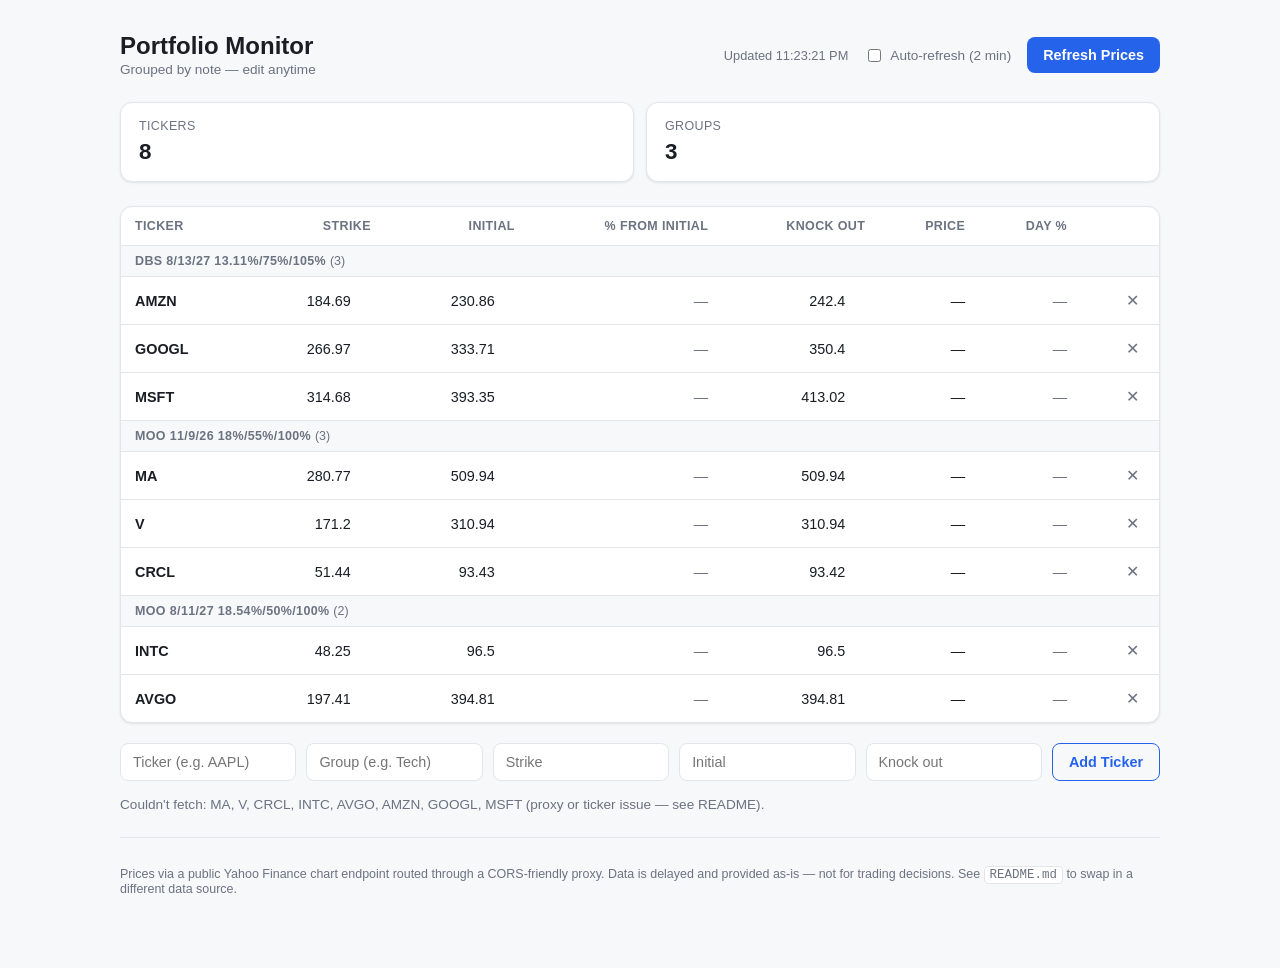
==== portfolio-monitor.html @ 407f1d40 "Add single-file bundle (portfolio-monitor.html) Merges index.html, style.css, and app.js into one se" ====
<!DOCTYPE html>
<html lang="en">
<head>
<meta charset="UTF-8">
<meta name="viewport" content="width=device-width, initial-scale=1.0">
<title>Portfolio Monitor</title>
<style>
:root {
  --bg: #f7f8fa;
  --surface: #ffffff;
  --border: #e2e5ea;
  --text: #1a1d23;
  --text-muted: #6b7280;
  --accent: #2563eb;
  --accent-hover: #1d4ed8;
  --positive: #16a34a;
  --negative: #dc2626;
  --shadow: 0 1px 2px rgba(0,0,0,0.04), 0 1px 3px rgba(0,0,0,0.06);
}

@media (prefers-color-scheme: dark) {
  :root {
    --bg: #0f1115;
    --surface: #171a21;
    --border: #2a2e37;
    --text: #e7e9ee;
    --text-muted: #9aa1ac;
    --accent: #3b82f6;
    --accent-hover: #60a5fa;
    --positive: #22c55e;
    --negative: #f87171;
    --shadow: 0 1px 2px rgba(0,0,0,0.3), 0 1px 3px rgba(0,0,0,0.4);
  }
}

* { box-sizing: border-box; }

body {
  margin: 0;
  font-family: -apple-system, BlinkMacSystemFont, "Segoe UI", Roboto, Helvetica, Arial, sans-serif;
  background: var(--bg);
  color: var(--text);
}

.app {
  max-width: 1080px;
  margin: 0 auto;
  padding: 32px 20px 60px;
}

.topbar {
  display: flex;
  justify-content: space-between;
  align-items: center;
  flex-wrap: wrap;
  gap: 16px;
  margin-bottom: 24px;
}

.brand h1 {
  margin: 0;
  font-size: 1.5rem;
  font-weight: 700;
}

.subtitle {
  color: var(--text-muted);
  font-size: 0.85rem;
}

.topbar-actions {
  display: flex;
  align-items: center;
  gap: 16px;
  flex-wrap: wrap;
}

.last-updated {
  font-size: 0.8rem;
  color: var(--text-muted);
}

.auto-refresh {
  font-size: 0.85rem;
  color: var(--text-muted);
  display: flex;
  align-items: center;
  gap: 6px;
  cursor: pointer;
  user-select: none;
}

.btn {
  border: none;
  border-radius: 8px;
  padding: 10px 16px;
  font-size: 0.9rem;
  font-weight: 600;
  cursor: pointer;
  transition: background 0.15s ease;
}

.btn-primary {
  background: var(--accent);
  color: white;
}
.btn-primary:hover { background: var(--accent-hover); }
.btn-primary:disabled { opacity: 0.6; cursor: default; }

.btn-secondary {
  background: transparent;
  color: var(--accent);
  border: 1px solid var(--accent);
}
.btn-secondary:hover { background: var(--accent); color: white; }

.summary-cards {
  display: grid;
  grid-template-columns: repeat(auto-fit, minmax(180px, 1fr));
  gap: 12px;
  margin-bottom: 24px;
}

.card {
  background: var(--surface);
  border: 1px solid var(--border);
  border-radius: 12px;
  padding: 16px 18px;
  box-shadow: var(--shadow);
  display: flex;
  flex-direction: column;
  gap: 6px;
}

.card-label {
  font-size: 0.78rem;
  color: var(--text-muted);
  text-transform: uppercase;
  letter-spacing: 0.03em;
}

.card-value {
  font-size: 1.4rem;
  font-weight: 700;
  font-variant-numeric: tabular-nums;
}

.table-wrap {
  background: var(--surface);
  border: 1px solid var(--border);
  border-radius: 12px;
  box-shadow: var(--shadow);
  overflow-x: auto;
  margin-bottom: 20px;
}

table {
  width: 100%;
  border-collapse: collapse;
  min-width: 620px;
}

th, td {
  text-align: right;
  padding: 12px 14px;
  font-size: 0.9rem;
  white-space: nowrap;
}

th:first-child, td:first-child {
  text-align: left;
}

th {
  color: var(--text-muted);
  font-weight: 600;
  font-size: 0.78rem;
  text-transform: uppercase;
  letter-spacing: 0.03em;
  border-bottom: 1px solid var(--border);
}

tbody tr {
  border-bottom: 1px solid var(--border);
}
tbody tr:last-child { border-bottom: none; }

.ticker-cell {
  font-weight: 700;
}

.group-header td {
  text-align: left;
  background: var(--bg);
  font-size: 0.78rem;
  font-weight: 700;
  text-transform: uppercase;
  letter-spacing: 0.03em;
  color: var(--text-muted);
  padding: 8px 14px;
}

.group-count {
  font-weight: 500;
  text-transform: none;
  letter-spacing: normal;
}

.positive { color: var(--positive); }
.negative { color: var(--negative); }
.neutral { color: var(--text-muted); }

.remove-btn {
  background: transparent;
  border: none;
  color: var(--text-muted);
  cursor: pointer;
  font-size: 1rem;
  padding: 2px 6px;
  border-radius: 4px;
}
.remove-btn:hover { color: var(--negative); background: rgba(220,38,38,0.1); }

.editable {
  background: transparent;
  border: 1px solid transparent;
  color: inherit;
  font: inherit;
  text-align: right;
  width: 70px;
  border-radius: 4px;
  padding: 2px 4px;
}

.cell-below-strike {
  background: rgba(220, 38, 38, 0.15);
}
.cell-below-strike .editable {
  color: var(--negative);
  font-weight: 600;
}

.cell-above-knockout {
  background: rgba(22, 163, 74, 0.15);
}
.cell-above-knockout .editable {
  color: var(--positive);
  font-weight: 600;
}
.editable:hover, .editable:focus {
  border-color: var(--border);
  outline: none;
  background: var(--bg);
}

.add-row {
  display: flex;
  gap: 10px;
  flex-wrap: wrap;
  margin-bottom: 16px;
}

.add-row input {
  background: var(--surface);
  border: 1px solid var(--border);
  border-radius: 8px;
  padding: 10px 12px;
  color: var(--text);
  font-size: 0.9rem;
  flex: 1;
  min-width: 120px;
}

.status-msg {
  min-height: 1.2em;
  font-size: 0.85rem;
  color: var(--text-muted);
}

footer {
  margin-top: 24px;
  font-size: 0.78rem;
  color: var(--text-muted);
  border-top: 1px solid var(--border);
  padding-top: 16px;
}

footer code {
  background: var(--surface);
  border: 1px solid var(--border);
  padding: 1px 5px;
  border-radius: 4px;
}
</style>
</head>
<body>
<div class="app">

  <header class="topbar">
    <div class="brand">
      <h1>Portfolio Monitor</h1>
      <span class="subtitle" id="subtitle">Grouped by note — edit anytime</span>
    </div>
    <div class="topbar-actions">
      <span id="lastUpdated" class="last-updated">Not refreshed yet</span>
      <label class="auto-refresh">
        <input type="checkbox" id="autoRefreshToggle">
        Auto-refresh (2 min)
      </label>
      <button id="refreshBtn" class="btn btn-primary">Refresh Prices</button>
    </div>
  </header>

  <section class="summary-cards" id="summaryCards">
    <div class="card">
      <span class="card-label">Tickers</span>
      <span class="card-value" id="totalTickers">0</span>
    </div>
    <div class="card">
      <span class="card-label">Groups</span>
      <span class="card-value" id="totalGroups">0</span>
    </div>
  </section>

  <section class="table-wrap">
    <table id="portfolioTable">
      <thead>
        <tr>
          <th>Ticker</th>
          <th>Strike</th>
          <th>Initial</th>
          <th>% from Initial</th>
          <th>Knock Out</th>
          <th>Price</th>
          <th>Day %</th>
          <th></th>
        </tr>
      </thead>
      <tbody id="portfolioBody">
      </tbody>
    </table>
  </section>

  <datalist id="groupList"></datalist>

  <section class="add-row">
    <input type="text" id="newTicker" placeholder="Ticker (e.g. AAPL)" maxlength="10">
    <input type="text" id="newGroup" placeholder="Group (e.g. Tech)" list="groupList" maxlength="40">
    <input type="number" id="newStrike" placeholder="Strike" step="any">
    <input type="number" id="newInitial" placeholder="Initial" step="any">
    <input type="number" id="newKnockout" placeholder="Knock out" step="any">
    <button id="addBtn" class="btn btn-secondary">Add Ticker</button>
  </section>

  <p id="statusMsg" class="status-msg"></p>

  <footer>
    <p>Prices via a public Yahoo Finance chart endpoint routed through a CORS-friendly proxy. Data is delayed and provided as-is — not for trading decisions. See <code>README.md</code> to swap in a different data source.</p>
  </footer>

</div>
<script>
// Portfolio Monitor
// Positions are persisted in localStorage. Prices come from Yahoo Finance's
// public chart endpoint, routed through a CORS proxy since browsers block
// direct cross-origin requests to it. See README.md for swapping providers.

const STORAGE_KEY = "portfolio-monitor.positions";
const UNGROUPED = "Ungrouped";

const DEFAULT_POSITIONS = [
  { ticker: "MA", group: "Moo 11/9/26 18%/55%/100%", strike: 280.77, initial: 509.94, knockout: 509.94 },
  { ticker: "V", group: "Moo 11/9/26 18%/55%/100%", strike: 171.20, initial: 310.94, knockout: 310.94 },
  { ticker: "CRCL", group: "Moo 11/9/26 18%/55%/100%", strike: 51.44, initial: 93.43, knockout: 93.42 },

  { ticker: "INTC", group: "Moo 8/11/27 18.54%/50%/100%", strike: 48.25, initial: 96.50, knockout: 96.50 },
  { ticker: "AVGO", group: "Moo 8/11/27 18.54%/50%/100%", strike: 197.41, initial: 394.81, knockout: 394.81 },

  { ticker: "AMZN", group: "DBS 8/13/27 13.11%/75%/105%", strike: 184.69, initial: 230.86, knockout: 242.40 },
  { ticker: "GOOGL", group: "DBS 8/13/27 13.11%/75%/105%", strike: 266.97, initial: 333.71, knockout: 350.40 },
  { ticker: "MSFT", group: "DBS 8/13/27 13.11%/75%/105%", strike: 314.68, initial: 393.35, knockout: 413.02 },
];

// Tried in order; first one that returns usable data for a symbol wins.
const PROXIES = [
  (url) => `https://r.jina.ai/${url}`,
  (url) => `https://corsproxy.io/?url=${encodeURIComponent(url)}`,
  (url) => `https://api.allorigins.win/raw?url=${encodeURIComponent(url)}`,
];

let positions = loadPositions();
let quoteCache = {}; // ticker -> { price, prevClose, changePct }

function loadPositions() {
  try {
    const raw = localStorage.getItem(STORAGE_KEY);
    if (raw) {
      const parsed = JSON.parse(raw);
      return parsed.map(p => ({
        ticker: p.ticker,
        group: p.group || "",
        strike: p.strike ?? null,
        initial: p.initial ?? null,
        knockout: p.knockout ?? null,
      }));
    }
  } catch (e) { /* fall through to defaults */ }
  return DEFAULT_POSITIONS.map(p => ({ ...p }));
}

function savePositions() {
  localStorage.setItem(STORAGE_KEY, JSON.stringify(positions));
}

function fmtMoney(n) {
  if (!isFinite(n)) return "—";
  const sign = n < 0 ? "-" : "";
  return sign + "$" + Math.abs(n).toLocaleString(undefined, { minimumFractionDigits: 2, maximumFractionDigits: 2 });
}

function fmtNum(n) {
  if (n === null || n === undefined || !isFinite(n)) return "";
  return n;
}

function fmtPct(n) {
  if (!isFinite(n)) return "—";
  const sign = n > 0 ? "+" : "";
  return sign + n.toFixed(2) + "%";
}

function gainClass(n) {
  if (!isFinite(n) || n === 0) return "neutral";
  return n > 0 ? "positive" : "negative";
}

function groupKey(g) {
  return g && g.trim() ? g.trim() : UNGROUPED;
}

async function fetchQuote(ticker) {
  const target = `https://query1.finance.yahoo.com/v8/finance/chart/${encodeURIComponent(ticker)}`;

  for (const buildProxyUrl of PROXIES) {
    try {
      const res = await fetch(buildProxyUrl(target));
      if (!res.ok) continue;
      const text = await res.text();

      // r.jina.ai wraps the JSON in a markdown-ish text response; extract the JSON body.
      const jsonStart = text.indexOf("{");
      if (jsonStart === -1) continue;
      const data = JSON.parse(text.slice(jsonStart));

      const meta = data?.chart?.result?.[0]?.meta;
      if (!meta || typeof meta.regularMarketPrice !== "number") continue;

      const price = meta.regularMarketPrice;
      const prevClose = meta.previousClose ?? meta.chartPreviousClose ?? price;
      const changePct = prevClose ? ((price - prevClose) / prevClose) * 100 : 0;

      return { price, prevClose, changePct };
    } catch (e) {
      continue; // try next proxy
    }
  }
  return null; // all proxies failed for this ticker
}

async function refreshPrices() {
  const btn = document.getElementById("refreshBtn");
  const status = document.getElementById("statusMsg");
  btn.disabled = true;
  btn.textContent = "Refreshing…";
  status.textContent = "";

  const results = await Promise.all(positions.map(p => fetchQuote(p.ticker)));

  let failures = [];
  positions.forEach((p, i) => {
    if (results[i]) {
      quoteCache[p.ticker] = results[i];
    } else {
      failures.push(p.ticker);
    }
  });

  render();

  btn.disabled = false;
  btn.textContent = "Refresh Prices";
  document.getElementById("lastUpdated").textContent = "Updated " + new Date().toLocaleTimeString();

  status.textContent = failures.length
    ? `Couldn't fetch: ${failures.join(", ")} (proxy or ticker issue — see README).`
    : "";
}

function sortedOrder() {
  return positions
    .map((_, i) => i)
    .sort((a, b) => {
      const ga = groupKey(positions[a].group);
      const gb = groupKey(positions[b].group);
      if (ga === gb) return 0; // stable sort keeps insertion order within a group
      if (ga === UNGROUPED) return 1;
      if (gb === UNGROUPED) return -1;
      return ga.localeCompare(gb);
    });
}

function updateGroupList() {
  const groups = [...new Set(positions.map(p => groupKey(p.group)).filter(g => g !== UNGROUPED))];
  const datalist = document.getElementById("groupList");
  datalist.innerHTML = groups.map(g => `<option value="${g}"></option>`).join("");
}

function render() {
  const tbody = document.getElementById("portfolioBody");
  tbody.innerHTML = "";

  const order = sortedOrder();
  let lastGroup = null;

  order.forEach((index) => {
    const p = positions[index];
    const g = groupKey(p.group);

    if (g !== lastGroup) {
      const count = positions.filter(pp => groupKey(pp.group) === g).length;
      const headerRow = document.createElement("tr");
      headerRow.className = "group-header";
      headerRow.innerHTML = `<td colspan="8">${g} <span class="group-count">(${count})</span></td>`;
      tbody.appendChild(headerRow);
      lastGroup = g;
    }

    const q = quoteCache[p.ticker];
    const price = q ? q.price : NaN;
    const dayPct = q ? q.changePct : NaN;

    const strikeBreached = isFinite(price) && isFinite(p.strike) && price < p.strike;
    const knockoutBreached = isFinite(price) && isFinite(p.knockout) && price > p.knockout;
    const pctFromInitial = isFinite(price) && isFinite(p.initial) && p.initial !== 0
      ? ((price - p.initial) / p.initial) * 100
      : NaN;

    const tr = document.createElement("tr");
    tr.innerHTML = `
      <td class="ticker-cell">${p.ticker}</td>
      <td class="${strikeBreached ? "cell-below-strike" : ""}"><input class="editable" type="number" step="any" value="${fmtNum(p.strike)}" placeholder="—" data-field="strike" data-index="${index}"></td>
      <td><input class="editable" type="number" step="any" value="${fmtNum(p.initial)}" placeholder="—" data-field="initial" data-index="${index}"></td>
      <td class="${gainClass(pctFromInitial)}">${fmtPct(pctFromInitial)}</td>
      <td class="${knockoutBreached ? "cell-above-knockout" : ""}"><input class="editable" type="number" step="any" value="${fmtNum(p.knockout)}" placeholder="—" data-field="knockout" data-index="${index}"></td>
      <td>${isFinite(price) ? fmtMoney(price) : "—"}</td>
      <td class="${gainClass(dayPct)}">${fmtPct(dayPct)}</td>
      <td><button class="remove-btn" data-index="${index}" title="Remove ticker">✕</button></td>
    `;
    tbody.appendChild(tr);
  });

  document.getElementById("totalTickers").textContent = positions.length;
  document.getElementById("totalGroups").textContent = new Set(positions.map(p => groupKey(p.group))).size;

  updateGroupList();
  attachRowHandlers();
}

function attachRowHandlers() {
  document.querySelectorAll(".editable").forEach(input => {
    input.addEventListener("change", (e) => {
      const index = Number(e.target.dataset.index);
      const field = e.target.dataset.field;
      const value = parseFloat(e.target.value);
      positions[index][field] = isFinite(value) ? value : null;
      savePositions();
      render();
    });
  });

  document.querySelectorAll(".remove-btn").forEach(btn => {
    btn.addEventListener("click", (e) => {
      const index = Number(e.currentTarget.dataset.index);
      positions.splice(index, 1);
      savePositions();
      render();
    });
  });
}

function addPosition() {
  const tickerInput = document.getElementById("newTicker");
  const groupInput = document.getElementById("newGroup");
  const strikeInput = document.getElementById("newStrike");
  const initialInput = document.getElementById("newInitial");
  const knockoutInput = document.getElementById("newKnockout");

  const ticker = tickerInput.value.trim().toUpperCase();
  const group = groupInput.value.trim();
  const strike = parseFloat(strikeInput.value);
  const initial = parseFloat(initialInput.value);
  const knockout = parseFloat(knockoutInput.value);

  if (!ticker) {
    document.getElementById("statusMsg").textContent = "Enter a ticker to add it.";
    return;
  }

  positions.push({
    ticker,
    group,
    strike: isFinite(strike) ? strike : null,
    initial: isFinite(initial) ? initial : null,
    knockout: isFinite(knockout) ? knockout : null,
  });
  savePositions();
  tickerInput.value = "";
  groupInput.value = "";
  strikeInput.value = "";
  initialInput.value = "";
  knockoutInput.value = "";
  render();
  fetchQuote(ticker).then(q => {
    if (q) { quoteCache[ticker] = q; render(); }
  });
}

let autoRefreshTimer = null;
function setAutoRefresh(enabled) {
  if (autoRefreshTimer) clearInterval(autoRefreshTimer);
  autoRefreshTimer = enabled ? setInterval(refreshPrices, 2 * 60 * 1000) : null;
}

document.getElementById("refreshBtn").addEventListener("click", refreshPrices);
document.getElementById("addBtn").addEventListener("click", addPosition);
document.getElementById("autoRefreshToggle").addEventListener("change", (e) => setAutoRefresh(e.target.checked));

render();
refreshPrices();
</script>
</body>
</html>
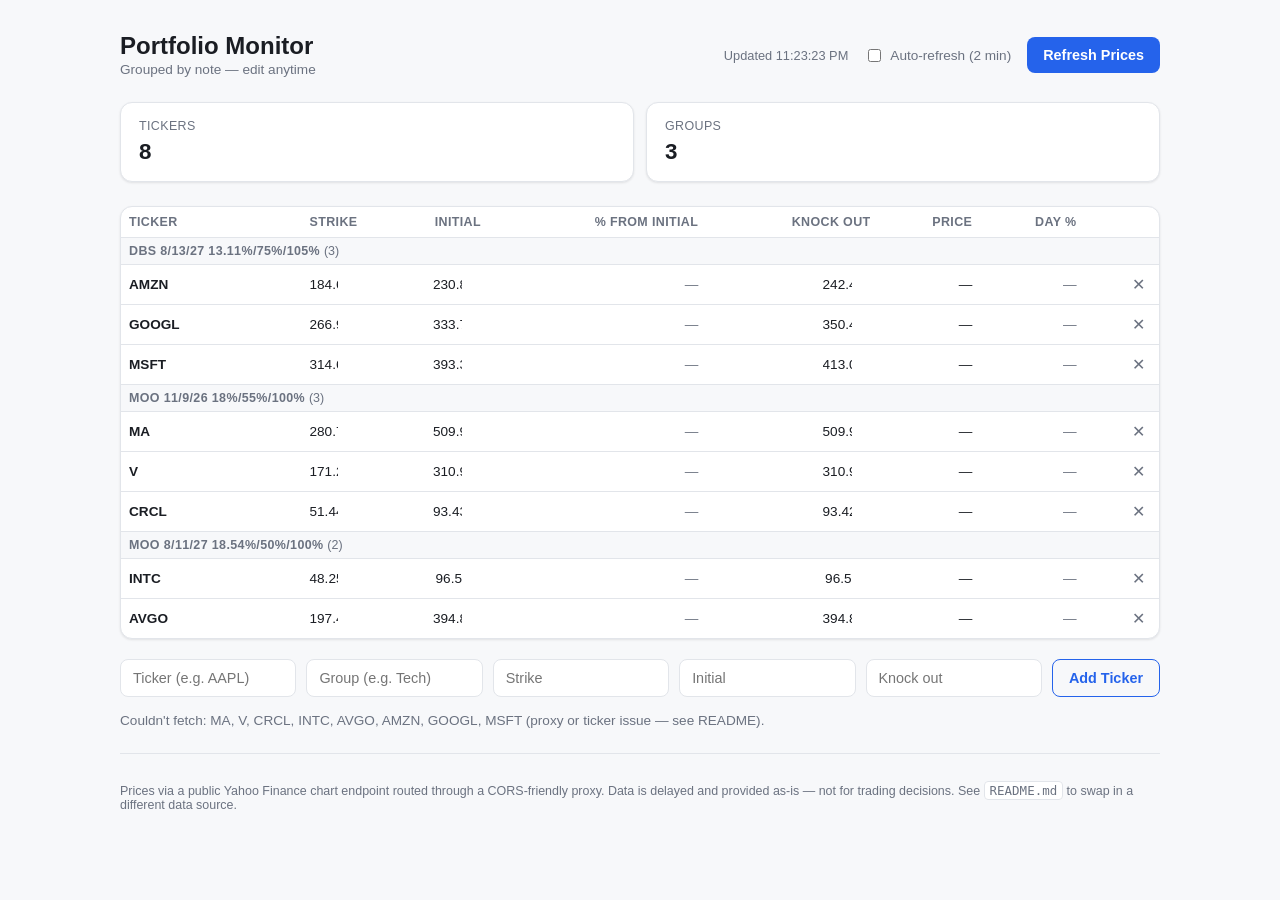
==== commit c2fd8a49: "Tighten table columns and guarantee pinch-zoom on mobile Reduces cell padding, font size, and editab" ====
--- a/portfolio-monitor.html
+++ b/portfolio-monitor.html
@@ -2,7 +2,7 @@
 <html lang="en">
 <head>
 <meta charset="UTF-8">
-<meta name="viewport" content="width=device-width, initial-scale=1.0">
+<meta name="viewport" content="width=device-width, initial-scale=1.0, maximum-scale=5, user-scalable=yes">
 <title>Portfolio Monitor</title>
 <style>
 :root {
@@ -157,13 +157,13 @@
 table {
   width: 100%;
   border-collapse: collapse;
-  min-width: 620px;
+  min-width: 460px;
 }
 
 th, td {
   text-align: right;
-  padding: 12px 14px;
-  font-size: 0.9rem;
+  padding: 8px 8px;
+  font-size: 0.85rem;
   white-space: nowrap;
 }
 
@@ -197,7 +197,7 @@
   text-transform: uppercase;
   letter-spacing: 0.03em;
   color: var(--text-muted);
-  padding: 8px 14px;
+  padding: 6px 8px;
 }
 
 .group-count {
@@ -226,10 +226,11 @@
   border: 1px solid transparent;
   color: inherit;
   font: inherit;
+  font-size: 0.85rem;
   text-align: right;
-  width: 70px;
+  width: 52px;
   border-radius: 4px;
-  padding: 2px 4px;
+  padding: 2px 3px;
 }
 
 .cell-below-strike {
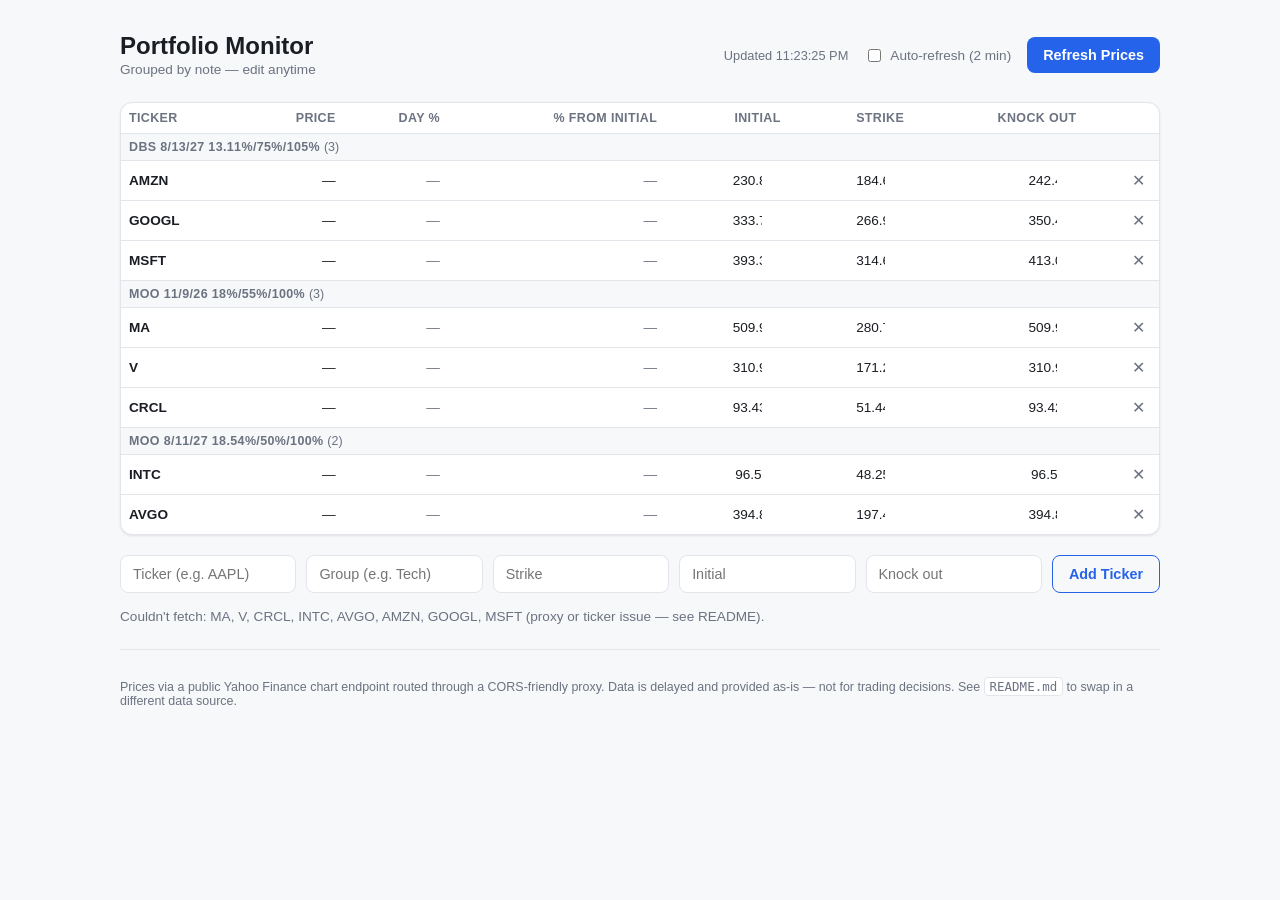
==== commit cd797918: "Remove ticker/group count cards, reorder columns Drops the Tickers/Groups summary cards. Reorders ta" ====
--- a/portfolio-monitor.html
+++ b/portfolio-monitor.html
@@ -114,37 +114,6 @@
 }
 .btn-secondary:hover { background: var(--accent); color: white; }
 
-.summary-cards {
-  display: grid;
-  grid-template-columns: repeat(auto-fit, minmax(180px, 1fr));
-  gap: 12px;
-  margin-bottom: 24px;
-}
-
-.card {
-  background: var(--surface);
-  border: 1px solid var(--border);
-  border-radius: 12px;
-  padding: 16px 18px;
-  box-shadow: var(--shadow);
-  display: flex;
-  flex-direction: column;
-  gap: 6px;
-}
-
-.card-label {
-  font-size: 0.78rem;
-  color: var(--text-muted);
-  text-transform: uppercase;
-  letter-spacing: 0.03em;
-}
-
-.card-value {
-  font-size: 1.4rem;
-  font-weight: 700;
-  font-variant-numeric: tabular-nums;
-}
-
 .table-wrap {
   background: var(--surface);
   border: 1px solid var(--border);
@@ -312,28 +281,17 @@
     </div>
   </header>
 
-  <section class="summary-cards" id="summaryCards">
-    <div class="card">
-      <span class="card-label">Tickers</span>
-      <span class="card-value" id="totalTickers">0</span>
-    </div>
-    <div class="card">
-      <span class="card-label">Groups</span>
-      <span class="card-value" id="totalGroups">0</span>
-    </div>
-  </section>
-
   <section class="table-wrap">
     <table id="portfolioTable">
       <thead>
         <tr>
           <th>Ticker</th>
-          <th>Strike</th>
-          <th>Initial</th>
-          <th>% from Initial</th>
-          <th>Knock Out</th>
           <th>Price</th>
           <th>Day %</th>
+          <th>% from Initial</th>
+          <th>Initial</th>
+          <th>Strike</th>
+          <th>Knock Out</th>
           <th></th>
         </tr>
       </thead>
@@ -549,19 +507,16 @@
     const tr = document.createElement("tr");
     tr.innerHTML = `
       <td class="ticker-cell">${p.ticker}</td>
-      <td class="${strikeBreached ? "cell-below-strike" : ""}"><input class="editable" type="number" step="any" value="${fmtNum(p.strike)}" placeholder="—" data-field="strike" data-index="${index}"></td>
-      <td><input class="editable" type="number" step="any" value="${fmtNum(p.initial)}" placeholder="—" data-field="initial" data-index="${index}"></td>
-      <td class="${gainClass(pctFromInitial)}">${fmtPct(pctFromInitial)}</td>
-      <td class="${knockoutBreached ? "cell-above-knockout" : ""}"><input class="editable" type="number" step="any" value="${fmtNum(p.knockout)}" placeholder="—" data-field="knockout" data-index="${index}"></td>
       <td>${isFinite(price) ? fmtMoney(price) : "—"}</td>
       <td class="${gainClass(dayPct)}">${fmtPct(dayPct)}</td>
+      <td class="${gainClass(pctFromInitial)}">${fmtPct(pctFromInitial)}</td>
+      <td><input class="editable" type="number" step="any" value="${fmtNum(p.initial)}" placeholder="—" data-field="initial" data-index="${index}"></td>
+      <td class="${strikeBreached ? "cell-below-strike" : ""}"><input class="editable" type="number" step="any" value="${fmtNum(p.strike)}" placeholder="—" data-field="strike" data-index="${index}"></td>
+      <td class="${knockoutBreached ? "cell-above-knockout" : ""}"><input class="editable" type="number" step="any" value="${fmtNum(p.knockout)}" placeholder="—" data-field="knockout" data-index="${index}"></td>
       <td><button class="remove-btn" data-index="${index}" title="Remove ticker">✕</button></td>
     `;
     tbody.appendChild(tr);
   });
-
-  document.getElementById("totalTickers").textContent = positions.length;
-  document.getElementById("totalGroups").textContent = new Set(positions.map(p => groupKey(p.group))).size;
 
   updateGroupList();
   attachRowHandlers();
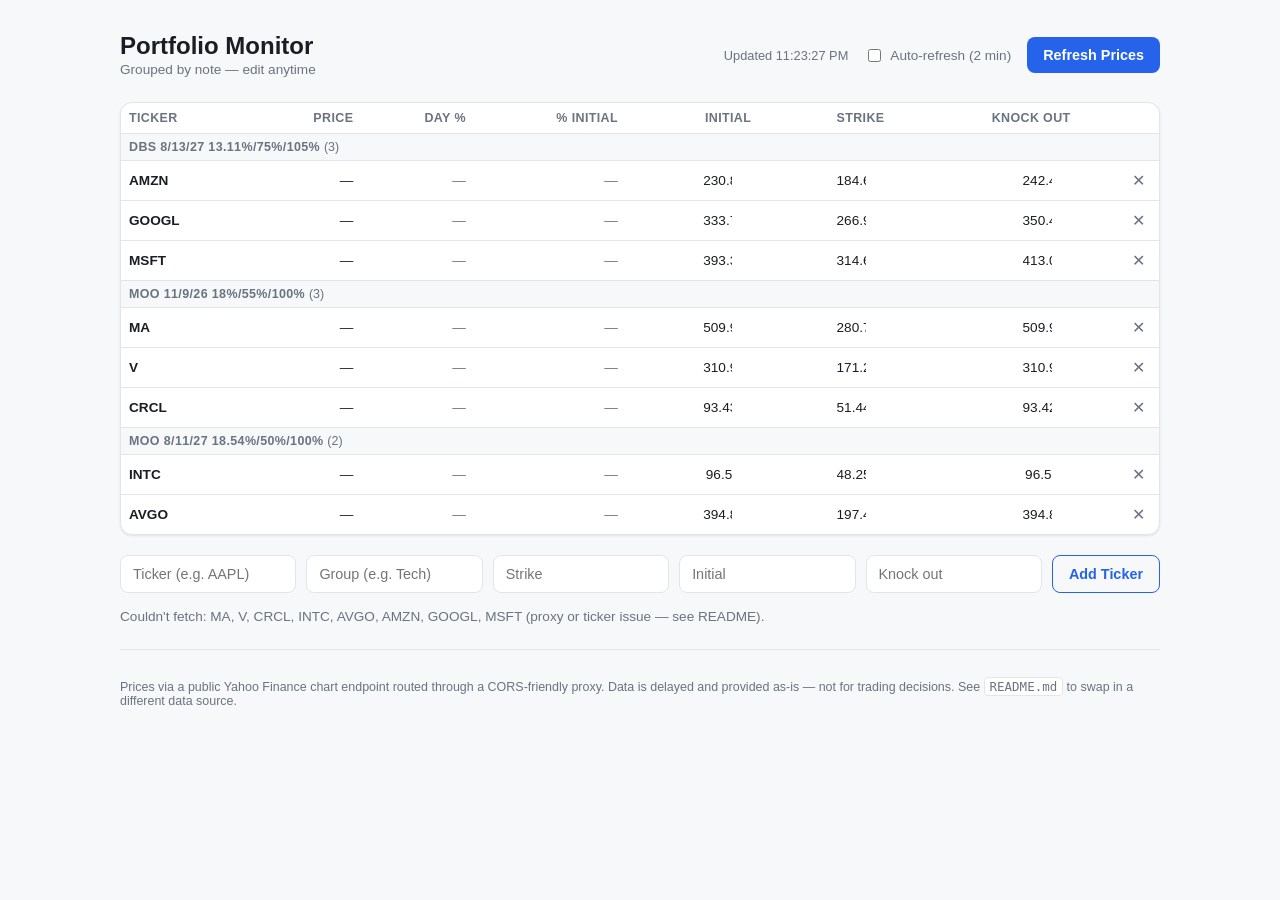
==== commit 07ce61b1: "Rename % from Initial column header to % Initial" ====
--- a/portfolio-monitor.html
+++ b/portfolio-monitor.html
@@ -288,7 +288,7 @@
           <th>Ticker</th>
           <th>Price</th>
           <th>Day %</th>
-          <th>% from Initial</th>
+          <th>% Initial</th>
           <th>Initial</th>
           <th>Strike</th>
           <th>Knock Out</th>
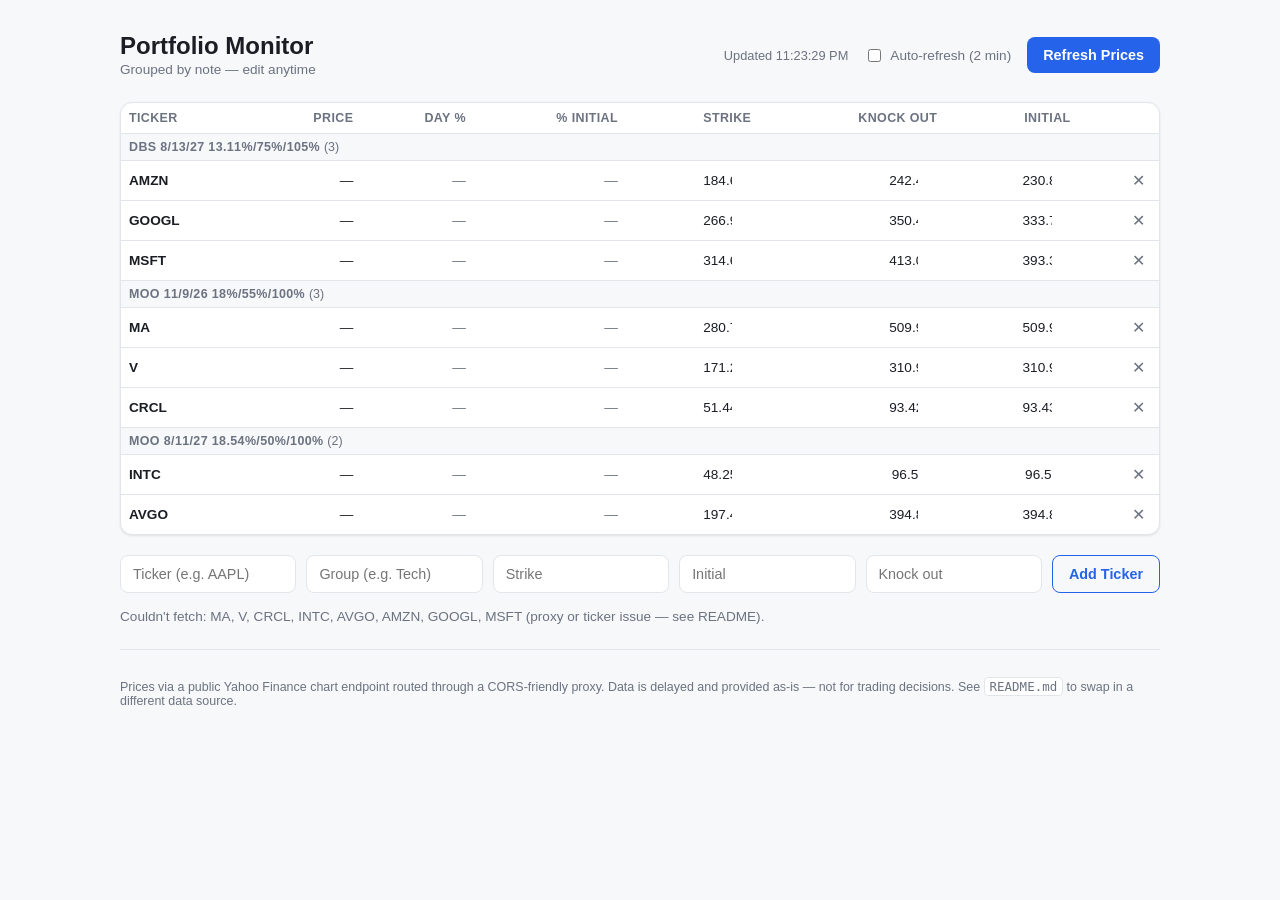
==== commit 36b7a642: "Move Initial column to the end of the table" ====
--- a/portfolio-monitor.html
+++ b/portfolio-monitor.html
@@ -289,9 +289,9 @@
           <th>Price</th>
           <th>Day %</th>
           <th>% Initial</th>
-          <th>Initial</th>
           <th>Strike</th>
           <th>Knock Out</th>
+          <th>Initial</th>
           <th></th>
         </tr>
       </thead>
@@ -510,9 +510,9 @@
       <td>${isFinite(price) ? fmtMoney(price) : "—"}</td>
       <td class="${gainClass(dayPct)}">${fmtPct(dayPct)}</td>
       <td class="${gainClass(pctFromInitial)}">${fmtPct(pctFromInitial)}</td>
-      <td><input class="editable" type="number" step="any" value="${fmtNum(p.initial)}" placeholder="—" data-field="initial" data-index="${index}"></td>
       <td class="${strikeBreached ? "cell-below-strike" : ""}"><input class="editable" type="number" step="any" value="${fmtNum(p.strike)}" placeholder="—" data-field="strike" data-index="${index}"></td>
       <td class="${knockoutBreached ? "cell-above-knockout" : ""}"><input class="editable" type="number" step="any" value="${fmtNum(p.knockout)}" placeholder="—" data-field="knockout" data-index="${index}"></td>
+      <td><input class="editable" type="number" step="any" value="${fmtNum(p.initial)}" placeholder="—" data-field="initial" data-index="${index}"></td>
       <td><button class="remove-btn" data-index="${index}" title="Remove ticker">✕</button></td>
     `;
     tbody.appendChild(tr);
